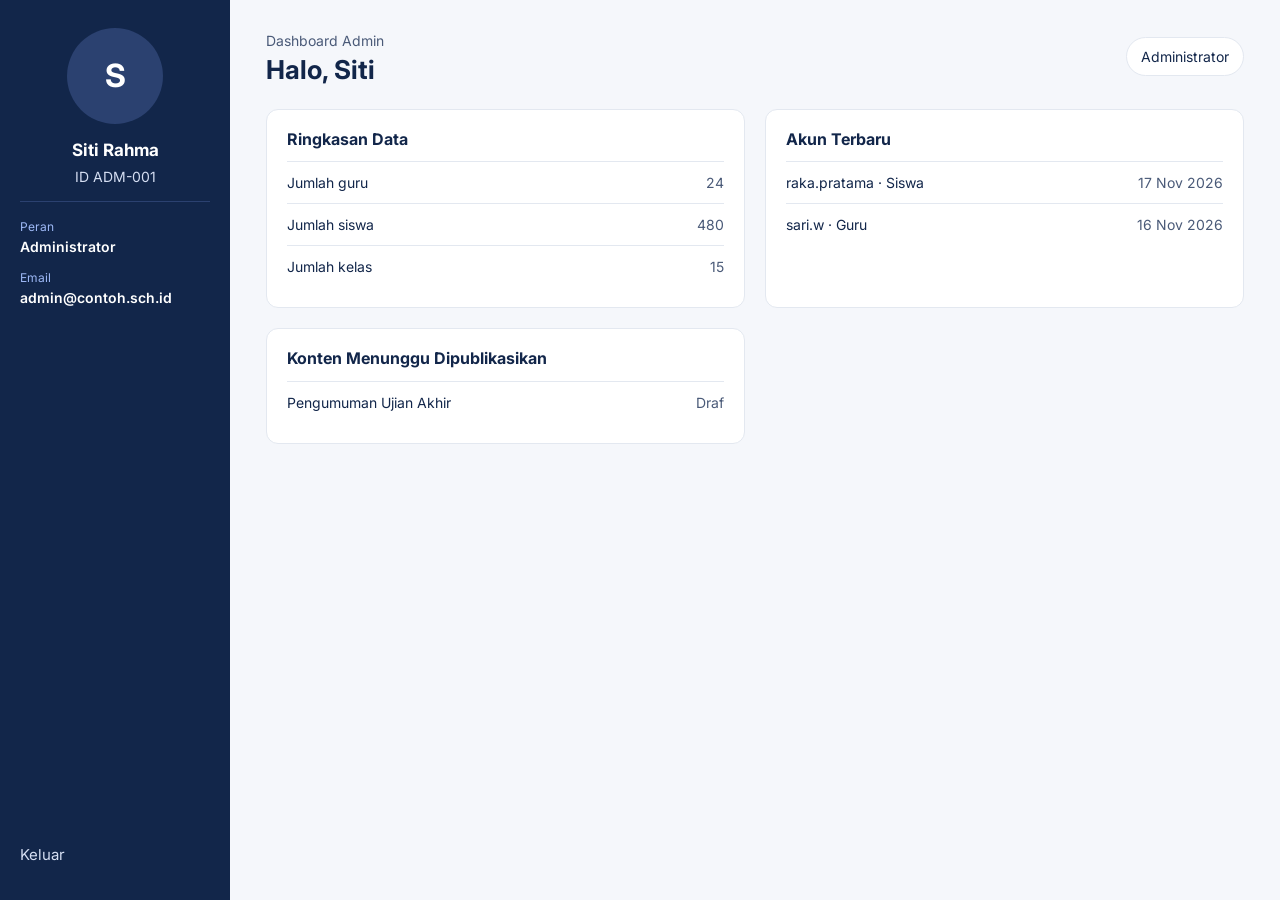
==== frontend/dashboard-admin.html @ 164befef "Add files via upload" ====
<!doctype html>
<html lang="id">

<head>
  <meta charset="utf-8">
  <meta name="viewport" content="width=device-width, initial-scale=1, viewport-fit=cover">
  <meta name="color-scheme" content="light dark">
  <title>Dashboard Admin | [NAMA SEKOLAH]</title>
  <link rel="stylesheet" href="https://fonts.googleapis.com/css2?family=Inter:wght@400;500;600;700&display=swap">
  <link rel="stylesheet" href="style.css">
</head>

<body>
  <div class="app">
    <aside class="sidebar" aria-label="Identitas admin">
      <div class="avatar" aria-hidden="true">S</div>
      <div class="who"><strong>Siti Rahma</strong><span>ID ADM-001</span></div>
      <dl>
        <div>
          <dt>Peran</dt>
          <dd>Administrator</dd>
        </div>
        <div>
          <dt>Email</dt>
          <dd>admin@contoh.sch.id</dd>
        </div>
      </dl>
      <a class="logout" href="login.html">Keluar</a>
    </aside>
    <main class="main">
      <div class="topbar">
        <div><small>Dashboard Admin</small>
          <h1>Halo, Siti</h1>
        </div>
        <div class="pill">Administrator</div>
      </div>
      <div class="cards">
        <section class="card">
          <h2>Ringkasan Data</h2>
          <div class="row"><span>Jumlah guru</span><span>24</span></div>
          <div class="row"><span>Jumlah siswa</span><span>480</span></div>
          <div class="row"><span>Jumlah kelas</span><span>15</span></div>
        </section>
        <section class="card">
          <h2>Akun Terbaru</h2>
          <div class="row"><span>raka.pratama · Siswa</span><span>17 Nov 2026</span></div>
          <div class="row"><span>sari.w · Guru</span><span>16 Nov 2026</span></div>
        </section>
        <section class="card">
          <h2>Konten Menunggu Dipublikasikan</h2>
          <div class="row"><span>Pengumuman Ujian Akhir</span><span>Draf</span></div>
        </section>
      </div>
    </main>
  </div>
  <script src="script.js"></script>
</body>

</html>
---- frontend/style.css ----
/* Warna */
:root {
  --navy: #12264A;
  --blue: #1D4ED8;
  --sky: #D5DEF2;
  --page: #fff;
  --surface: #fff;
  --ink: #12264A;
  --soft: #EEF3FB;
  --line: #E3E8F0;
  --muted: #4A5A78;
  --bg: #F5F7FB;
  --err: #B42318;
  padding-top: env(safe-area-inset-top, 0px);
  padding-bottom: env(safe-area-inset-bottom, 0px);
}

@media (prefers-color-scheme:dark) {
  :root {
    --page: #0E1525;
    --surface: #17213A;
    --ink: #E8EEFB;
    --soft: #17213A;
    --line: #2A3858;
    --muted: #A8B6D4;
    --bg: #0B1220;
    --err: #F97066;
  }
}

[hidden] {
  display: none !important
}

* {
  box-sizing: border-box
}

body {
  margin: 0;
  font-family: Inter, system-ui, -apple-system, "Segoe UI", sans-serif;
  color: var(--ink);
  background: var(--page);
  line-height: 1.5
}

h1,
h2,
h3 {
  line-height: 1.2;
  margin: 0
}

a {
  color: inherit
}

:focus-visible {
  outline: 3px solid #F59E0B;
  outline-offset: 2px
}

/* Tombol */
.btn {
  display: inline-block;
  padding: 12px 22px;
  border-radius: 8px;
  font-weight: 600;
  font-size: 15px;
  text-decoration: none;
  border: 0;
  cursor: pointer;
  font-family: inherit;
  background: var(--blue);
  color: #fff
}

.btn-light {
  background: #fff;
  color: var(--navy)
}

.btn-outline {
  background: transparent;
  border: 1px solid #fff
}

/* Beranda */
.site-header {
  display: flex;
  align-items: center;
  justify-content: space-between;
  gap: 12px 24px;
  flex-wrap: wrap;
  padding: 18px 64px;
  border-bottom: 1px solid var(--line)
}

.brand {
  font-weight: 700;
  font-size: 20px;
  text-decoration: none
}

.site-header nav {
  display: flex;
  gap: 24px;
  align-items: center;
  flex-wrap: wrap
}

.site-header nav a {
  text-decoration: none
}

.site-header nav .btn {
  padding: 10px 20px
}

.hero {
  background: var(--navy);
  color: #fff;
  padding: 96px 64px;
  display: flex;
  flex-direction: column;
  gap: 20px
}

.hero h1 {
  font-size: clamp(32px, 5vw, 48px);
  max-width: 720px
}

.hero p {
  margin: 0;
  font-size: 18px;
  max-width: 600px;
  color: var(--sky)
}

.hero .actions {
  display: flex;
  gap: 12px;
  flex-wrap: wrap
}

.content {
  padding: 64px;
  display: flex;
  flex-direction: column;
  gap: 48px
}

.content h2 {
  font-size: 26px;
  margin-bottom: 16px
}

.announce {
  display: flex;
  justify-content: space-between;
  gap: 12px;
  padding: 16px 20px;
  background: var(--soft);
  border-radius: 8px;
  margin-bottom: 12px
}

.announce span {
  color: var(--muted)
}

.news-grid {
  display: grid;
  grid-template-columns: repeat(auto-fit, minmax(min(100%, 260px), 1fr));
  gap: 24px
}

.news-card {
  border: 1px solid var(--line);
  border-radius: 12px;
  padding: 20px
}

.news-card h3 {
  font-size: 17px;
  margin-bottom: 6px
}

.news-card p {
  margin: 0;
  color: var(--muted);
  font-size: 14px
}

.site-footer {
  background: var(--navy);
  color: var(--sky);
  padding: 28px 64px;
  font-size: 14px;
  display: flex;
  justify-content: space-between;
  gap: 12px;
  flex-wrap: wrap
}

/* Login */
.login-page {
  min-height: 100vh;
  background: var(--soft);
  display: flex;
  align-items: center;
  justify-content: center;
  padding: 24px
}

.login-card {
  background: var(--surface);
  border: 1px solid var(--line);
  border-radius: 16px;
  padding: 36px;
  width: 100%;
  max-width: 400px;
  display: flex;
  flex-direction: column;
  gap: 18px
}

.login-card h1 {
  font-size: 26px
}

.field {
  display: flex;
  flex-direction: column;
  gap: 6px
}

.field label {
  font-size: 14px;
  font-weight: 600
}

.field input,
.field select {
  background: var(--surface);
  color: var(--ink);
  padding: 12px;
  border: 1px solid #8493B0;
  border-radius: 8px;
  font-size: 15px;
  font-family: inherit
}

.error {
  color: var(--err);
  font-size: 14px;
  margin: 0;
  min-height: 20px
}

.hint {
  font-size: 13px;
  color: var(--muted);
  text-align: center;
  margin: 0
}

/* Dashboard */
.app {
  display: flex;
  min-height: 100vh;
  background: var(--bg)
}

.sidebar {
  width: 230px;
  flex-shrink: 0;
  background: var(--navy);
  color: var(--sky);
  padding: 28px 20px 24px;
  display: flex;
  flex-direction: column;
  gap: 14px;
  font-size: 15px
}

.avatar {
  width: 96px;
  height: 96px;
  border-radius: 50%;
  background: #2B4170;
  display: flex;
  align-items: center;
  justify-content: center;
  align-self: center;
  font-size: 32px;
  font-weight: 700;
  color: #fff
}

.who {
  text-align: center;
  display: flex;
  flex-direction: column;
  gap: 2px
}

.who strong {
  color: #fff;
  font-size: 17px
}

.who span {
  font-size: 14px
}

.sidebar dl {
  margin: 0;
  border-top: 1px solid #2B4170;
  padding-top: 16px;
  display: flex;
  flex-direction: column;
  gap: 12px
}

.sidebar dt {
  font-size: 12px;
  color: #9DB8F5
}

.sidebar dd {
  margin: 0;
  font-size: 14px;
  color: #fff;
  font-weight: 600
}

.sidebar .logout {
  margin-top: auto;
  color: var(--sky);
  text-decoration: none;
  padding: 10px 0
}

.main {
  flex: 1;
  min-width: 0;
  padding: 28px 36px;
  display: flex;
  flex-direction: column;
  gap: 24px
}

.topbar {
  display: flex;
  justify-content: space-between;
  align-items: center;
  gap: 12px;
  flex-wrap: wrap
}

.topbar small {
  font-size: 14px;
  color: var(--muted)
}

.topbar h1 {
  font-size: 26px;
  margin-top: 2px
}

.pill {
  padding: 8px 14px;
  background: var(--surface);
  border: 1px solid var(--line);
  border-radius: 999px;
  font-size: 14px
}

.cards {
  display: grid;
  grid-template-columns: repeat(auto-fit, minmax(min(100%, 380px), 1fr));
  gap: 20px
}

.card {
  background: var(--surface);
  border: 1px solid var(--line);
  border-radius: 12px;
  padding: 20px
}

.card h2 {
  font-size: 16px;
  margin-bottom: 12px
}

.row {
  display: flex;
  justify-content: space-between;
  gap: 12px;
  padding: 10px 0;
  border-top: 1px solid var(--line);
  font-size: 14px
}

.row span:last-child {
  color: var(--muted);
  text-align: right
}

@media (max-width:760px) {

  .site-header,
  .hero,
  .content,
  .site-footer {
    padding-left: 20px;
    padding-right: 20px
  }

  .hero {
    padding-top: 56px;
    padding-bottom: 56px
  }

  .app {
    flex-direction: column
  }

  .sidebar {
    width: auto;
    flex-direction: row;
    flex-wrap: wrap;
    align-items: center;
    gap: 12px 16px;
    padding: 16px
  }

  .avatar {
    width: 56px;
    height: 56px;
    font-size: 20px
  }

  .who {
    text-align: left;
    flex: 1;
    min-width: 140px
  }

  .sidebar dl {
    order: 3;
    width: 100%;
    display: grid;
    grid-template-columns: 1fr 1fr;
    gap: 10px 16px;
    padding-top: 12px
  }

  .sidebar .logout {
    margin-top: 0;
    padding: 8px 0
  }

  .main {
    padding: 20px
  }
}
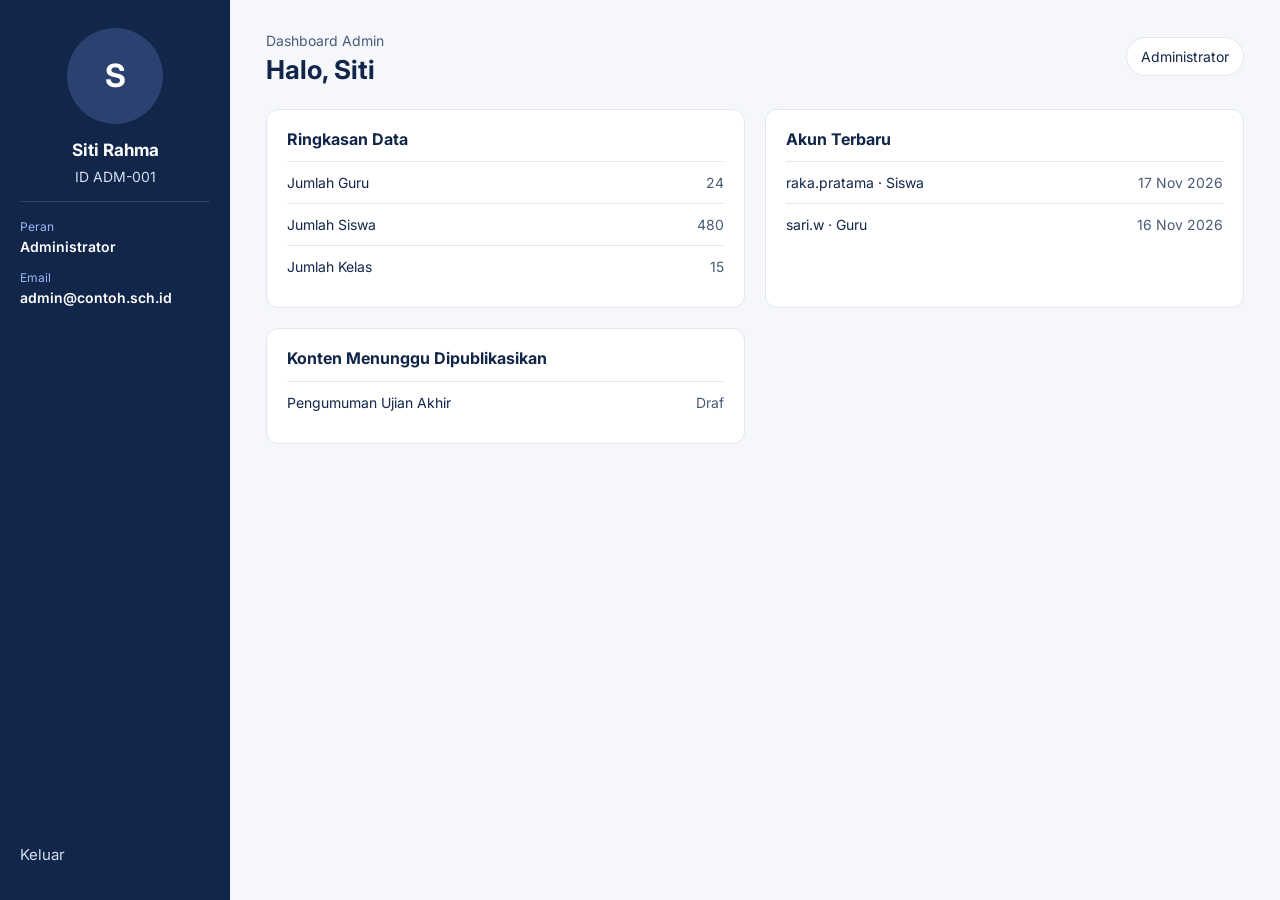
==== commit 510b6858: "Add files via upload" ====
--- a/frontend/dashboard-admin.html
+++ b/frontend/dashboard-admin.html
@@ -1,20 +1,24 @@
-<!doctype html>
+<!DOCTYPE html>
 <html lang="id">
 
 <head>
   <meta charset="utf-8">
   <meta name="viewport" content="width=device-width, initial-scale=1, viewport-fit=cover">
   <meta name="color-scheme" content="light dark">
-  <title>Dashboard Admin | [NAMA SEKOLAH]</title>
+  <title>Dashboard Admin | SMA 4 CLOVER</title>
   <link rel="stylesheet" href="https://fonts.googleapis.com/css2?family=Inter:wght@400;500;600;700&display=swap">
+  <link rel="icon" href="logo.png">
   <link rel="stylesheet" href="style.css">
 </head>
 
 <body>
   <div class="app">
-    <aside class="sidebar" aria-label="Identitas admin">
+    <aside class="sidebar" aria-label="Identitas Admin">
       <div class="avatar" aria-hidden="true">S</div>
-      <div class="who"><strong>Siti Rahma</strong><span>ID ADM-001</span></div>
+      <div class="who">
+        <strong>Siti Rahma</strong>
+        <span>ID ADM-001</span>
+      </div>
       <dl>
         <div>
           <dt>Peran</dt>
@@ -27,32 +31,56 @@
       </dl>
       <a class="logout" href="login.html">Keluar</a>
     </aside>
+
     <main class="main">
       <div class="topbar">
-        <div><small>Dashboard Admin</small>
+        <div>
+          <small>Dashboard Admin</small>
           <h1>Halo, Siti</h1>
         </div>
         <div class="pill">Administrator</div>
       </div>
+
       <div class="cards">
         <section class="card">
           <h2>Ringkasan Data</h2>
-          <div class="row"><span>Jumlah guru</span><span>24</span></div>
-          <div class="row"><span>Jumlah siswa</span><span>480</span></div>
-          <div class="row"><span>Jumlah kelas</span><span>15</span></div>
+          <div class="row">
+            <span>Jumlah Guru</span>
+            <span>24</span>
+          </div>
+          <div class="row">
+            <span>Jumlah Siswa</span>
+            <span>480</span>
+          </div>
+          <div class="row">
+            <span>Jumlah Kelas</span>
+            <span>15</span>
+          </div>
         </section>
+
         <section class="card">
           <h2>Akun Terbaru</h2>
-          <div class="row"><span>raka.pratama · Siswa</span><span>17 Nov 2026</span></div>
-          <div class="row"><span>sari.w · Guru</span><span>16 Nov 2026</span></div>
+          <div class="row">
+            <span>raka.pratama · Siswa</span>
+            <span>17 Nov 2026</span>
+          </div>
+          <div class="row">
+            <span>sari.w · Guru</span>
+            <span>16 Nov 2026</span>
+          </div>
         </section>
+
         <section class="card">
           <h2>Konten Menunggu Dipublikasikan</h2>
-          <div class="row"><span>Pengumuman Ujian Akhir</span><span>Draf</span></div>
+          <div class="row">
+            <span>Pengumuman Ujian Akhir</span>
+            <span>Draf</span>
+          </div>
         </section>
       </div>
     </main>
   </div>
+
   <script src="script.js"></script>
 </body>
 
--- a/frontend/style.css
+++ b/frontend/style.css
@@ -99,7 +99,21 @@
 .brand {
   font-weight: 700;
   font-size: 20px;
-  text-decoration: none
+  text-decoration: none;
+  display: flex;
+  align-items: center;
+  gap: 10px
+}
+
+.brand img {
+  height: 38px;
+  width: auto
+}
+
+.login-logo {
+  width: 64px;
+  height: auto;
+  align-self: center
 }
 
 .site-header nav {
@@ -118,7 +132,8 @@
 }
 
 .hero {
-  background: var(--navy);
+  background: linear-gradient(rgba(18, 38, 74, .75), rgba(18, 38, 74, .75)), url(sekolah.jpg) center/cover no-repeat;
+  background-color: var(--navy);
   color: #fff;
   padding: 96px 64px;
   display: flex;
